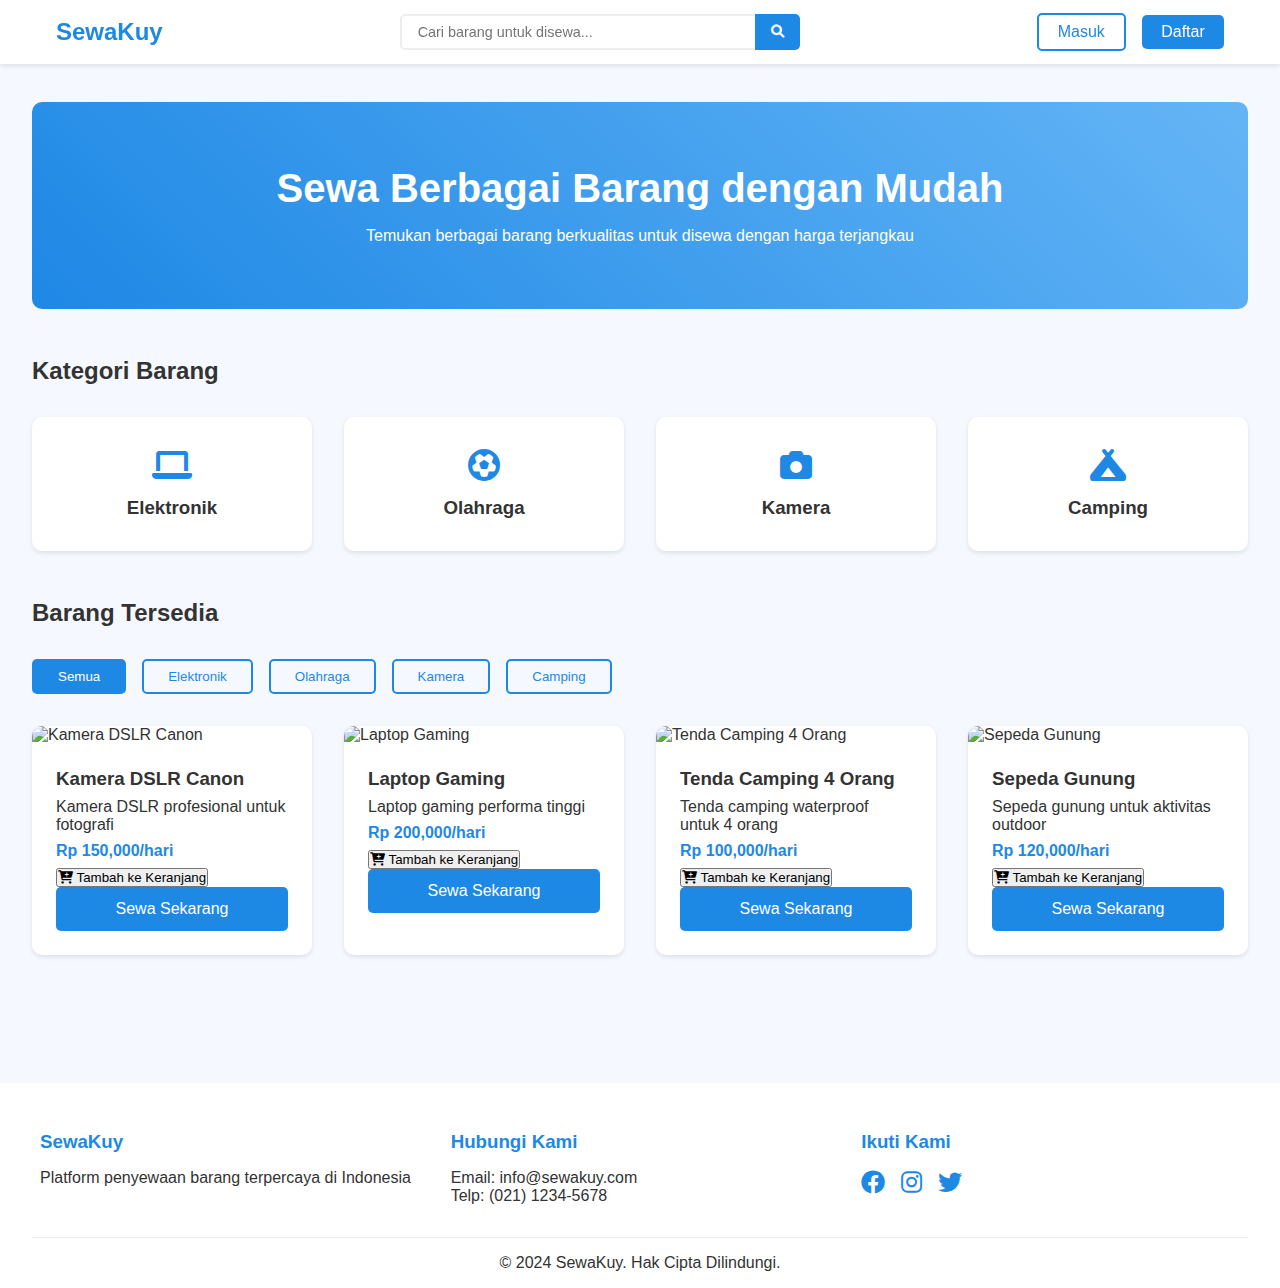
==== h1/index.html @ 1f439a5d "Add files via upload" ====
<!DOCTYPE html>
<html lang="id">
<head>
    <meta charset="UTF-8">
    <meta name="viewport" content="width=device-width, initial-scale=1.0">
    <title>SewaKuy - Platform Penyewaan Barang</title>
    <link rel="stylesheet" href="css/style.css">
    <link rel="stylesheet" href="https://cdnjs.cloudflare.com/ajax/libs/font-awesome/6.0.0/css/all.min.css">
    <script src="https://code.jquery.com/jquery-3.6.0.min.js"></script>
</head>
<body>
    <nav class="navbar">
        <div class="nav-container">
            <div class="logo">
                <a href="index.html">SewaKuy</a>
            </div>
            <div class="search-bar">
                <input type="text" id="searchInput" placeholder="Cari barang untuk disewa...">
                <button><i class="fas fa-search"></i></button>
            </div>
            <div class="nav-buttons">
                <a href="#" class="btn-masuk" id="btnMasuk">Masuk</a>
                <a href="#" class="btn-daftar" id="btnDaftar">Daftar</a>
            </div>
        </div>
    </nav>

    <!-- Modal Login -->
    <div id="modalLogin" class="modal">
        <div class="modal-content">
            <span class="close">&times;</span>
            <h2>Masuk ke SewaKuy</h2>
            <form id="loginForm">
                <div class="form-group">
                    <label>Email</label>
                    <input type="email" id="loginEmail" required>
                </div>
                <div class="form-group">
                    <label>Password</label>
                    <input type="password" id="loginPassword" required>
                </div>
                <button type="submit" class="btn-submit">Masuk</button>
                <p class="form-footer">Belum punya akun? <a href="#" id="switchToRegister">Daftar di sini</a></p>
            </form>
        </div>
    </div>

    <!-- Modal Register -->
    <div id="modalRegister" class="modal">
        <div class="modal-content">
            <span class="close">&times;</span>
            <h2>Daftar SewaKuy</h2>
            <form id="registerForm">
                <div class="form-group">
                    <label>Nama Lengkap</label>
                    <input type="text" id="registerName" required>
                </div>
                <div class="form-group">
                    <label>Email</label>
                    <input type="email" id="registerEmail" required>
                </div>
                <div class="form-group">
                    <label>Password</label>
                    <input type="password" id="registerPassword" required>
                </div>
                <div class="form-group">
                    <label>Konfirmasi Password</label>
                    <input type="password" id="confirmPassword" required>
                </div>
                <button type="submit" class="btn-submit">Daftar</button>
                <p class="form-footer">Sudah punya akun? <a href="#" id="switchToLogin">Masuk di sini</a></p>
            </form>
        </div>
    </div>

    <main>
        <!-- Hero Section -->
        <section class="hero">
            <div class="hero-content">
                <h1>Sewa Berbagai Barang dengan Mudah</h1>
                <p>Temukan berbagai barang berkualitas untuk disewa dengan harga terjangkau</p>
            </div>
        </section>

        <!-- Kategori Section -->
        <section class="categories">
            <h2>Kategori Barang</h2>
            <div class="category-grid">
                <div class="category-card" data-category="elektronik">
                    <i class="fas fa-laptop"></i>
                    <h3>Elektronik</h3>
                </div>
                <div class="category-card" data-category="olahraga">
                    <i class="fas fa-futbol"></i>
                    <h3>Olahraga</h3>
                </div>
                <div class="category-card" data-category="kamera">
                    <i class="fas fa-camera"></i>
                    <h3>Kamera</h3>
                </div>
                <div class="category-card" data-category="camping">
                    <i class="fas fa-campground"></i>
                    <h3>Camping</h3>
                </div>
            </div>
        </section>

        <!-- Products Section -->
        <section class="products">
            <h2>Barang Tersedia</h2>
            <div class="product-filters">
                <button class="filter-btn active" data-filter="all">Semua</button>
                <button class="filter-btn" data-filter="elektronik">Elektronik</button>
                <button class="filter-btn" data-filter="olahraga">Olahraga</button>
                <button class="filter-btn" data-filter="kamera">Kamera</button>
                <button class="filter-btn" data-filter="camping">Camping</button>
            </div>
            <div class="product-grid" id="productGrid">
                <!-- Products will be added dynamically via JavaScript -->
            </div>
        </section>
    </main>

    <footer>
        <div class="footer-content">
            <div class="footer-section">
                <h3>SewaKuy</h3>
                <p>Platform penyewaan barang terpercaya di Indonesia</p>
            </div>
            <div class="footer-section">
                <h3>Hubungi Kami</h3>
                <p>Email: info@sewakuy.com</p>
                <p>Telp: (021) 1234-5678</p>
            </div>
            <div class="footer-section">
                <h3>Ikuti Kami</h3>
                <div class="social-links">
                    <a href="#"><i class="fab fa-facebook"></i></a>
                    <a href="#"><i class="fab fa-instagram"></i></a>
                    <a href="#"><i class="fab fa-twitter"></i></a>
                </div>
            </div>
        </div>
        <div class="footer-bottom">
            <p>&copy; 2024 SewaKuy. Hak Cipta Dilindungi.</p>
        </div>
    </footer>

    <script src="js/script.js"></script>
</body>
</html>
---- h1/css/style.css ----
:root {
    --primary-color: #1E88E5;
    --secondary-color: #64B5F6;
    --accent-color: #0D47A1;
    --background-color: #F5F9FF;
    --text-color: #333;
    --white: #fff;
    --gray: #666;
    --light-gray: #eee;
}

* {
    margin: 0;
    padding: 0;
    box-sizing: border-box;
    font-family: 'Segoe UI', Tahoma, Geneva, Verdana, sans-serif;
}

body {
    background-color: var(--background-color);
    color: var(--text-color);
}

/* Navbar Styles */
.navbar {
    background-color: var(--white);
    box-shadow: 0 2px 5px rgba(0,0,0,0.1);
    position: fixed;
    width: 100%;
    top: 0;
    z-index: 1000;
}

.nav-container {
    max-width: 1200px;
    margin: 0 auto;
    padding: 0.8rem 1rem;
    display: flex;
    justify-content: space-between;
    align-items: center;
    gap: 1rem;
}

.logo a {
    font-size: 1.5rem;
    font-weight: bold;
    color: var(--primary-color);
    text-decoration: none;
    display: flex;
    align-items: center;
    gap: 0.5rem;
}

.logo i {
    font-size: 1.8rem;
}

/* Nav Menu */
.nav-menu {
    display: flex;
    align-items: center;
}

.nav-links {
    display: flex;
    gap: 1.5rem;
    align-items: center;
}

.nav-links a {
    color: var(--text-color);
    text-decoration: none;
    font-weight: 500;
    padding: 0.5rem 0;
    position: relative;
    transition: color 0.3s;
}

.nav-links a:hover {
    color: var(--primary-color);
}

.nav-links a.active {
    color: var(--primary-color);
}

.nav-links a.active::after {
    content: '';
    position: absolute;
    bottom: 0;
    left: 0;
    width: 100%;
    height: 2px;
    background-color: var(--primary-color);
}

.nav-links a:hover::after {
    content: '';
    position: absolute;
    bottom: 0;
    left: 0;
    width: 100%;
    height: 2px;
    background-color: var(--primary-color);
    transform: scaleX(0);
    transform-origin: right;
    transition: transform 0.3s ease;
}

.nav-links a:hover::after {
    transform: scaleX(1);
    transform-origin: left;
}

.nav-links li a i {
    font-size: 1.1rem;
}

/* Dropdown Menu */
.dropdown {
    position: relative;
}

.dropdown-toggle {
    display: flex;
    align-items: center;
    gap: 0.5rem;
}

.dropdown-toggle .fa-chevron-down {
    font-size: 0.8rem;
    transition: transform 0.3s ease;
}

.dropdown:hover .fa-chevron-down {
    transform: rotate(180deg);
}

.dropdown-menu {
    position: absolute;
    top: 100%;
    left: 0;
    background-color: var(--white);
    min-width: 200px;
    border-radius: 5px;
    box-shadow: 0 2px 5px rgba(0,0,0,0.1);
    opacity: 0;
    visibility: hidden;
    transform: translateY(10px);
    transition: all 0.3s ease;
}

.dropdown:hover .dropdown-menu {
    opacity: 1;
    visibility: visible;
    transform: translateY(0);
}

.dropdown-menu li a {
    padding: 0.8rem 1rem;
    display: flex;
    align-items: center;
    gap: 0.5rem;
}

.dropdown-menu li a:hover {
    background-color: var(--background-color);
}

/* User Menu Styles */
.user-menu {
    position: relative;
    margin-right: 1rem;
}

.user-profile-btn {
    display: flex;
    align-items: center;
    gap: 0.5rem;
    background: none;
    border: none;
    color: var(--text-color);
    padding: 0.5rem;
    cursor: pointer;
    font-size: 1rem;
    transition: color 0.3s;
}

.user-profile-btn:hover {
    color: var(--primary-color);
}

.user-profile-btn i {
    font-size: 1.2rem;
}

.dropdown-menu {
    position: absolute;
    top: 100%;
    right: 0;
    background-color: var(--white);
    border-radius: 8px;
    box-shadow: 0 2px 10px rgba(0,0,0,0.1);
    min-width: 200px;
    padding: 0.5rem 0;
    display: none;
    z-index: 1000;
}

.user-menu:hover .dropdown-menu {
    display: block;
}

.dropdown-item {
    display: flex;
    align-items: center;
    gap: 0.75rem;
    padding: 0.75rem 1rem;
    color: var(--text-color);
    text-decoration: none;
    transition: background-color 0.3s;
}

.dropdown-item:hover {
    background-color: var(--background-color);
}

.dropdown-item i {
    width: 16px;
    text-align: center;
}

.text-danger {
    color: #dc3545 !important;
}

.text-danger:hover {
    background-color: #fff5f5;
}

.dropdown-divider {
    height: 1px;
    background-color: var(--light-gray);
    margin: 0.5rem 0;
}

.username {
    font-weight: 500;
}

/* Search Bar */
.search-bar {
    flex: 1;
    max-width: 400px;
    margin: 0 2rem;
    display: flex;
    position: relative;
}

.search-bar input {
    width: 100%;
    padding: 0.5rem 1rem;
    border: 2px solid var(--light-gray);
    border-radius: 5px;
    font-size: 0.9rem;
    transition: border-color 0.3s ease;
}

.search-bar input:focus {
    outline: none;
    border-color: var(--primary-color);
}

.search-bar button {
    position: absolute;
    right: 0;
    top: 0;
    height: 100%;
    padding: 0 1rem;
    background-color: var(--primary-color);
    color: var(--white);
    border: none;
    border-radius: 0 5px 5px 0;
    cursor: pointer;
    transition: background-color 0.3s ease;
}

.search-bar button:hover {
    background-color: var(--accent-color);
}

/* Nav Buttons */
.nav-buttons {
    display: flex;
    align-items: center;
    gap: 1rem;
}

.cart-icon {
    position: relative;
    color: var(--text-color);
    font-size: 1.2rem;
    text-decoration: none;
    margin-right: 1rem;
    transition: color 0.3s;
}

.cart-icon:hover {
    color: var(--primary-color);
}

.cart-count {
    position: absolute;
    top: -8px;
    right: -8px;
    background-color: var(--primary-color);
    color: white;
    font-size: 0.7rem;
    font-weight: bold;
    width: 18px;
    height: 18px;
    border-radius: 50%;
    display: flex;
    align-items: center;
    justify-content: center;
}

.btn-masuk, .btn-daftar {
    padding: 0.5rem 1.2rem;
    border-radius: 5px;
    text-decoration: none;
    font-weight: 500;
    transition: all 0.3s ease;
}

.btn-masuk {
    color: var(--primary-color);
    border: 2px solid var(--primary-color);
}

.btn-masuk:hover {
    background-color: var(--primary-color);
    color: var(--white);
}

.btn-daftar {
    background-color: var(--primary-color);
    color: var(--white);
}

.btn-daftar:hover {
    background-color: var(--accent-color);
}

/* Mobile Menu Button */
.mobile-menu-btn {
    display: none;
    flex-direction: column;
    justify-content: space-between;
    width: 30px;
    height: 20px;
    background: none;
    border: none;
    cursor: pointer;
    padding: 0;
}

.mobile-menu-btn span {
    width: 100%;
    height: 2px;
    background-color: var(--text-color);
    transition: all 0.3s ease;
}

/* Mobile Menu */
.mobile-menu {
    display: none;
    position: fixed;
    top: 70px;
    left: 0;
    width: 100%;
    background-color: var(--white);
    padding: 1rem;
    box-shadow: 0 2px 5px rgba(0,0,0,0.1);
    transform: translateX(-100%);
    transition: transform 0.3s ease;
}

.mobile-menu.active {
    transform: translateX(0);
}

.mobile-nav-links {
    list-style: none;
}

.mobile-nav-links li a {
    display: flex;
    align-items: center;
    gap: 0.5rem;
    padding: 1rem;
    color: var(--text-color);
    text-decoration: none;
    font-weight: 500;
    transition: color 0.3s ease;
}

.mobile-nav-links li a:hover,
.mobile-nav-links li a.active {
    color: var(--primary-color);
}

.mobile-dropdown-menu {
    display: none;
    padding-left: 1rem;
}

.mobile-dropdown-menu.active {
    display: block;
}

/* Modal Styles */
.modal {
    display: none;
    position: fixed;
    top: 0;
    left: 0;
    width: 100%;
    height: 100%;
    background-color: rgba(0,0,0,0.5);
    z-index: 1001;
}

.modal-content {
    background-color: var(--white);
    margin: 15% auto;
    padding: 2rem;
    width: 90%;
    max-width: 400px;
    border-radius: 10px;
    position: relative;
}

.close {
    position: absolute;
    right: 1rem;
    top: 1rem;
    font-size: 1.5rem;
    cursor: pointer;
    color: var(--gray);
}

.form-group {
    margin-bottom: 1.5rem;
}

.form-group label {
    display: block;
    margin-bottom: 0.5rem;
    color: var(--text-color);
}

.form-group input {
    width: 100%;
    padding: 0.8rem;
    border: 1px solid var(--light-gray);
    border-radius: 5px;
    font-size: 1rem;
}

.btn-submit {
    width: 100%;
    padding: 0.8rem;
    background-color: var(--primary-color);
    color: var(--white);
    border: none;
    border-radius: 5px;
    font-size: 1rem;
    cursor: pointer;
    transition: background-color 0.3s ease;
}

.btn-submit:hover {
    background-color: var(--accent-color);
}

/* Main Content Styles */
main {
    margin-top: 70px;
    padding: 2rem;
}

.hero {
    background: linear-gradient(45deg, var(--primary-color), var(--secondary-color));
    color: var(--white);
    padding: 4rem 2rem;
    text-align: center;
    border-radius: 10px;
    margin-bottom: 3rem;
}

.hero h1 {
    font-size: 2.5rem;
    margin-bottom: 1rem;
}

/* Categories Section */
.categories {
    margin-bottom: 3rem;
}

.category-grid {
    display: grid;
    grid-template-columns: repeat(auto-fit, minmax(200px, 1fr));
    gap: 2rem;
    margin-top: 2rem;
}

.category-card {
    background-color: var(--white);
    padding: 2rem;
    border-radius: 10px;
    text-align: center;
    cursor: pointer;
    transition: transform 0.3s ease;
    box-shadow: 0 2px 5px rgba(0,0,0,0.1);
}

.category-card:hover {
    transform: translateY(-5px);
}

.category-card i {
    font-size: 2rem;
    color: var(--primary-color);
    margin-bottom: 1rem;
}

/* Products Section */
.products {
    margin-bottom: 3rem;
}

.product-filters {
    margin: 2rem 0;
    display: flex;
    gap: 1rem;
    flex-wrap: wrap;
}

.filter-btn {
    padding: 0.5rem 1.5rem;
    border: 2px solid var(--primary-color);
    border-radius: 5px;
    background: none;
    color: var(--primary-color);
    cursor: pointer;
    transition: all 0.3s ease;
}

.filter-btn.active, .filter-btn:hover {
    background-color: var(--primary-color);
    color: var(--white);
}

.product-grid {
    display: grid;
    grid-template-columns: repeat(auto-fill, minmax(250px, 1fr));
    gap: 2rem;
}

.product-card {
    background-color: var(--white);
    border-radius: 10px;
    overflow: hidden;
    box-shadow: 0 2px 5px rgba(0,0,0,0.1);
    transition: transform 0.3s ease;
}

.product-card:hover {
    transform: translateY(-5px);
}

.product-image {
    width: 100%;
    height: 200px;
    object-fit: cover;
}

.product-info {
    padding: 1.5rem;
}

.product-info h3 {
    margin-bottom: 0.5rem;
    color: var(--text-color);
}

.product-price {
    color: var(--primary-color);
    font-weight: bold;
    margin: 0.5rem 0;
}

.btn-sewa {
    display: block;
    width: 100%;
    padding: 0.8rem;
    background-color: var(--primary-color);
    color: var(--white);
    text-align: center;
    text-decoration: none;
    border-radius: 5px;
    transition: background-color 0.3s ease;
}

.btn-sewa:hover {
    background-color: var(--accent-color);
}

/* Footer Styles */
footer {
    background-color: var(--white);
    padding: 3rem 2rem 1rem;
    margin-top: 3rem;
}

.footer-content {
    max-width: 1200px;
    margin: 0 auto;
    display: grid;
    grid-template-columns: repeat(auto-fit, minmax(250px, 1fr));
    gap: 2rem;
}

.footer-section h3 {
    color: var(--primary-color);
    margin-bottom: 1rem;
}

.social-links {
    display: flex;
    gap: 1rem;
    margin-top: 1rem;
}

.social-links a {
    color: var(--primary-color);
    font-size: 1.5rem;
    transition: color 0.3s ease;
}

.social-links a:hover {
    color: var(--accent-color);
}

.footer-bottom {
    text-align: center;
    margin-top: 2rem;
    padding-top: 1rem;
    border-top: 1px solid var(--light-gray);
}

/* Responsive Design */
@media (max-width: 1024px) {
    .nav-menu {
        display: none;
    }
    
    .search-bar {
        margin: 0 1rem;
    }
}

@media (max-width: 768px) {
    .mobile-menu-btn {
        display: flex;
    }
    
    .nav-buttons {
        display: none;
    }
    
    .search-bar {
        display: none;
    }
    
    .mobile-menu {
        display: block;
    }
    
    .nav-container {
        padding: 0.8rem;
    }
    
    .hero h1 {
        font-size: 2rem;
    }

    .product-filters {
        justify-content: center;
    }
}
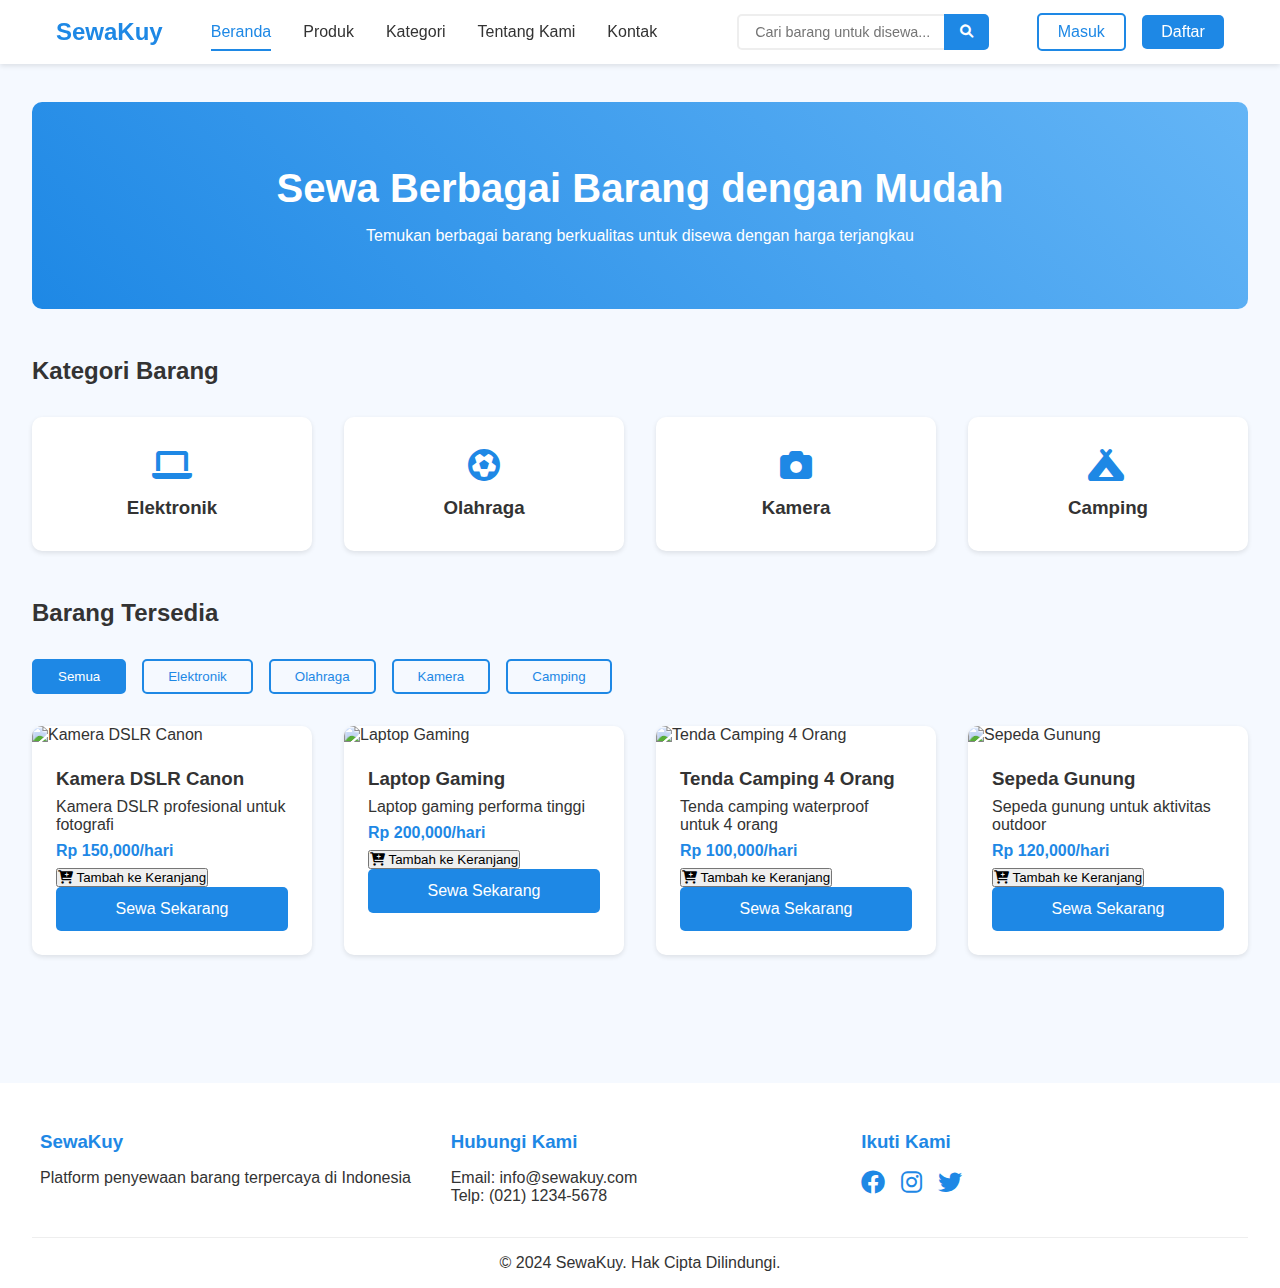
==== commit 72fb7d9e: "Add files via upload" ====
--- a/h1/index.html
+++ b/h1/index.html
@@ -13,6 +13,13 @@
         <div class="nav-container">
             <div class="logo">
                 <a href="index.html">SewaKuy</a>
+            </div>
+            <div class="nav-menu">
+                <a href="index.html" class="nav-link active">Beranda</a>
+                <a href="produk.html" class="nav-link">Produk</a>
+                <a href="kategori.html" class="nav-link">Kategori</a>
+                <a href="tentang.html" class="nav-link">Tentang Kami</a>
+                <a href="kontak.html" class="nav-link">Kontak</a>
             </div>
             <div class="search-bar">
                 <input type="text" id="searchInput" placeholder="Cari barang untuk disewa...">
@@ -100,6 +107,7 @@
                 </div>
                 <div class="category-card" data-category="camping">
                     <i class="fas fa-campground"></i>
+                    <img src="tentang.jpg" alt="">
                     <h3>Camping</h3>
                 </div>
             </div>
--- a/h1/css/style.css
+++ b/h1/css/style.css
@@ -59,15 +59,11 @@
 .nav-menu {
     display: flex;
     align-items: center;
-}
-
-.nav-links {
-    display: flex;
-    gap: 1.5rem;
-    align-items: center;
-}
-
-.nav-links a {
+    gap: 2rem;
+    margin: 0 2rem;
+}
+
+.nav-link {
     color: var(--text-color);
     text-decoration: none;
     font-weight: 500;
@@ -76,28 +72,28 @@
     transition: color 0.3s;
 }
 
-.nav-links a:hover {
-    color: var(--primary-color);
-}
-
-.nav-links a.active {
-    color: var(--primary-color);
-}
-
-.nav-links a.active::after {
+.nav-link:hover {
+    color: var(--primary-color);
+}
+
+.nav-link.active {
+    color: var(--primary-color);
+}
+
+.nav-link.active::after {
     content: '';
     position: absolute;
-    bottom: 0;
+    bottom: -2px;
     left: 0;
     width: 100%;
     height: 2px;
     background-color: var(--primary-color);
 }
 
-.nav-links a:hover::after {
+.nav-link:hover::after {
     content: '';
     position: absolute;
-    bottom: 0;
+    bottom: -2px;
     left: 0;
     width: 100%;
     height: 2px;
@@ -107,13 +103,29 @@
     transition: transform 0.3s ease;
 }
 
-.nav-links a:hover::after {
+.nav-link:hover::after {
     transform: scaleX(1);
     transform-origin: left;
 }
 
-.nav-links li a i {
-    font-size: 1.1rem;
+/* Make navbar responsive */
+@media screen and (max-width: 768px) {
+    .nav-menu {
+        display: none;
+        position: absolute;
+        top: 100%;
+        left: 0;
+        right: 0;
+        background-color: var(--white);
+        padding: 1rem;
+        flex-direction: column;
+        gap: 1rem;
+        box-shadow: 0 2px 5px rgba(0,0,0,0.1);
+    }
+
+    .nav-menu.active {
+        display: flex;
+    }
 }
 
 /* Dropdown Menu */
@@ -439,6 +451,9 @@
     max-width: 400px;
     border-radius: 10px;
     position: relative;
+    top: 20%;
+    transform: translateY(-50%);
+    box-shadow: 0 2px 5px rgba(0,0,0,0.1);
 }
 
 .close {
@@ -659,6 +674,7 @@
     margin-top: 2rem;
     padding-top: 1rem;
     border-top: 1px solid var(--light-gray);
+    color: var(--text-color);
 }
 
 /* Responsive Design */
